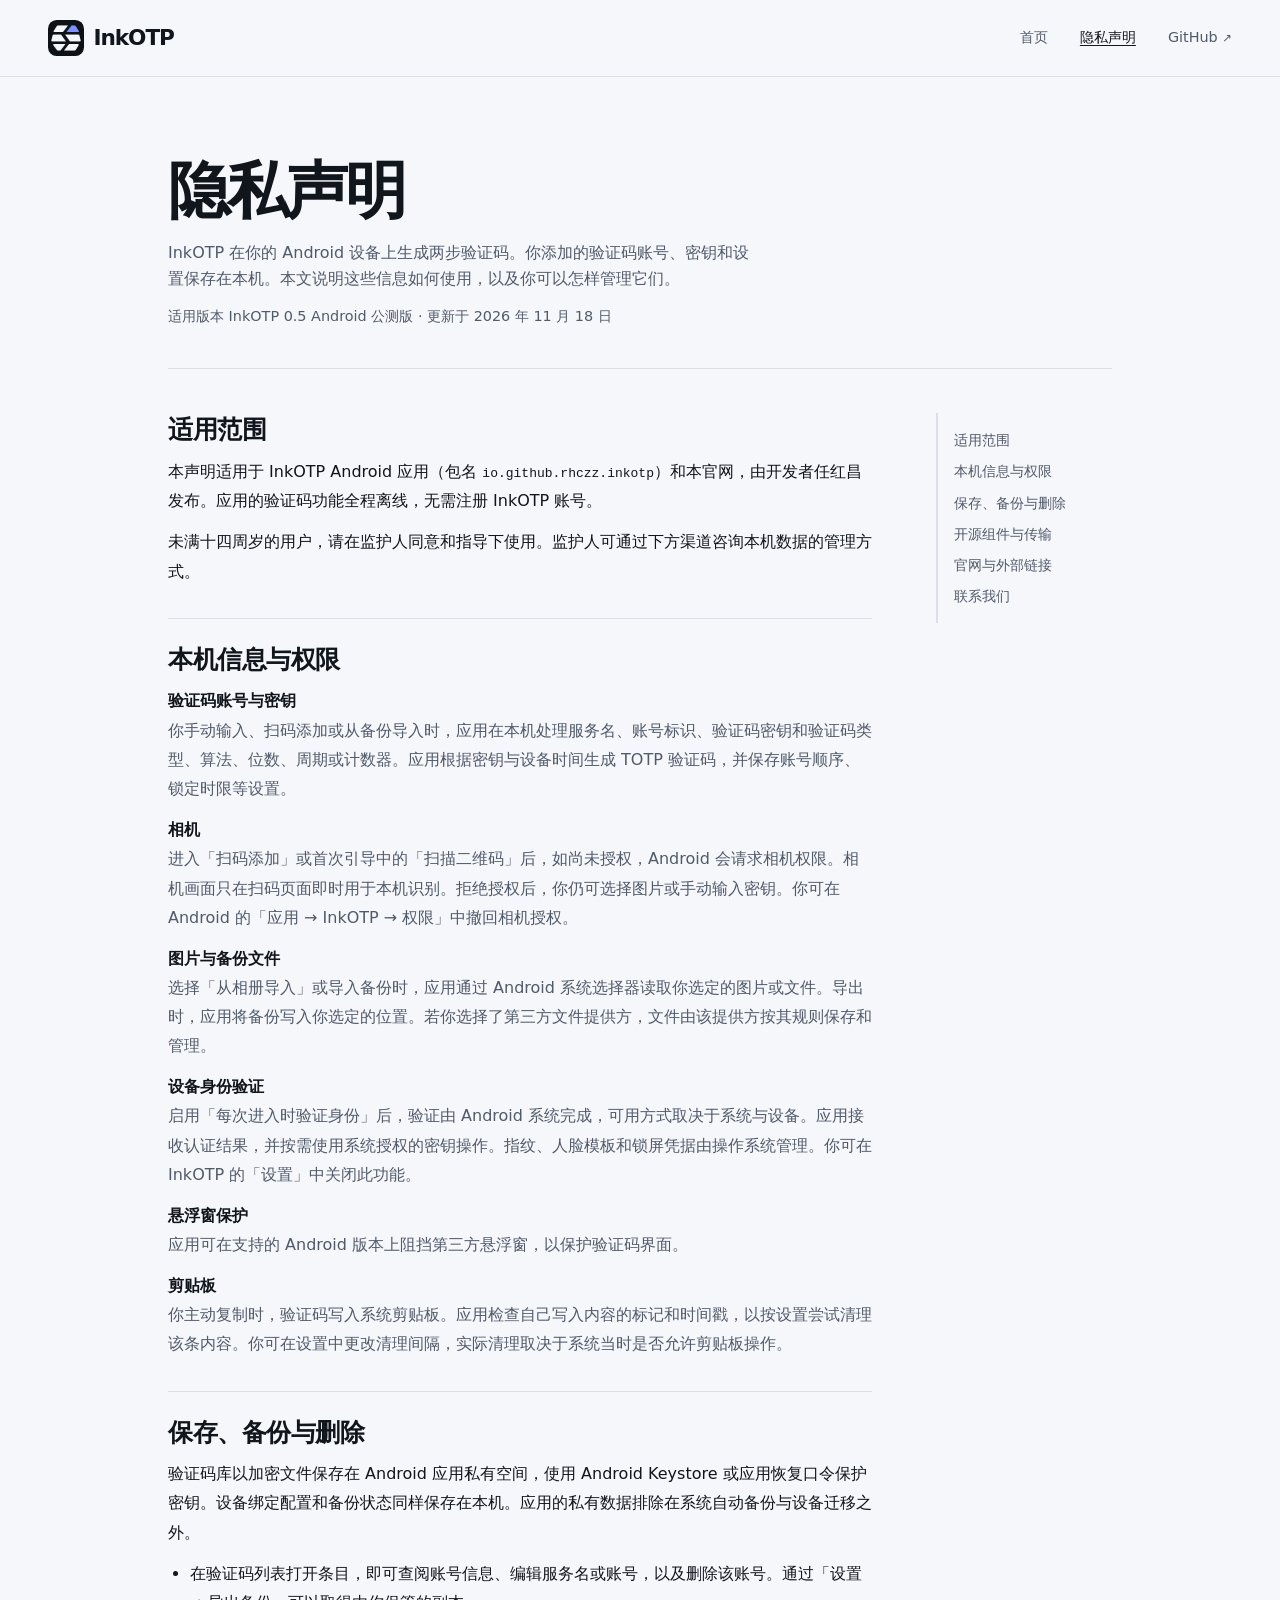
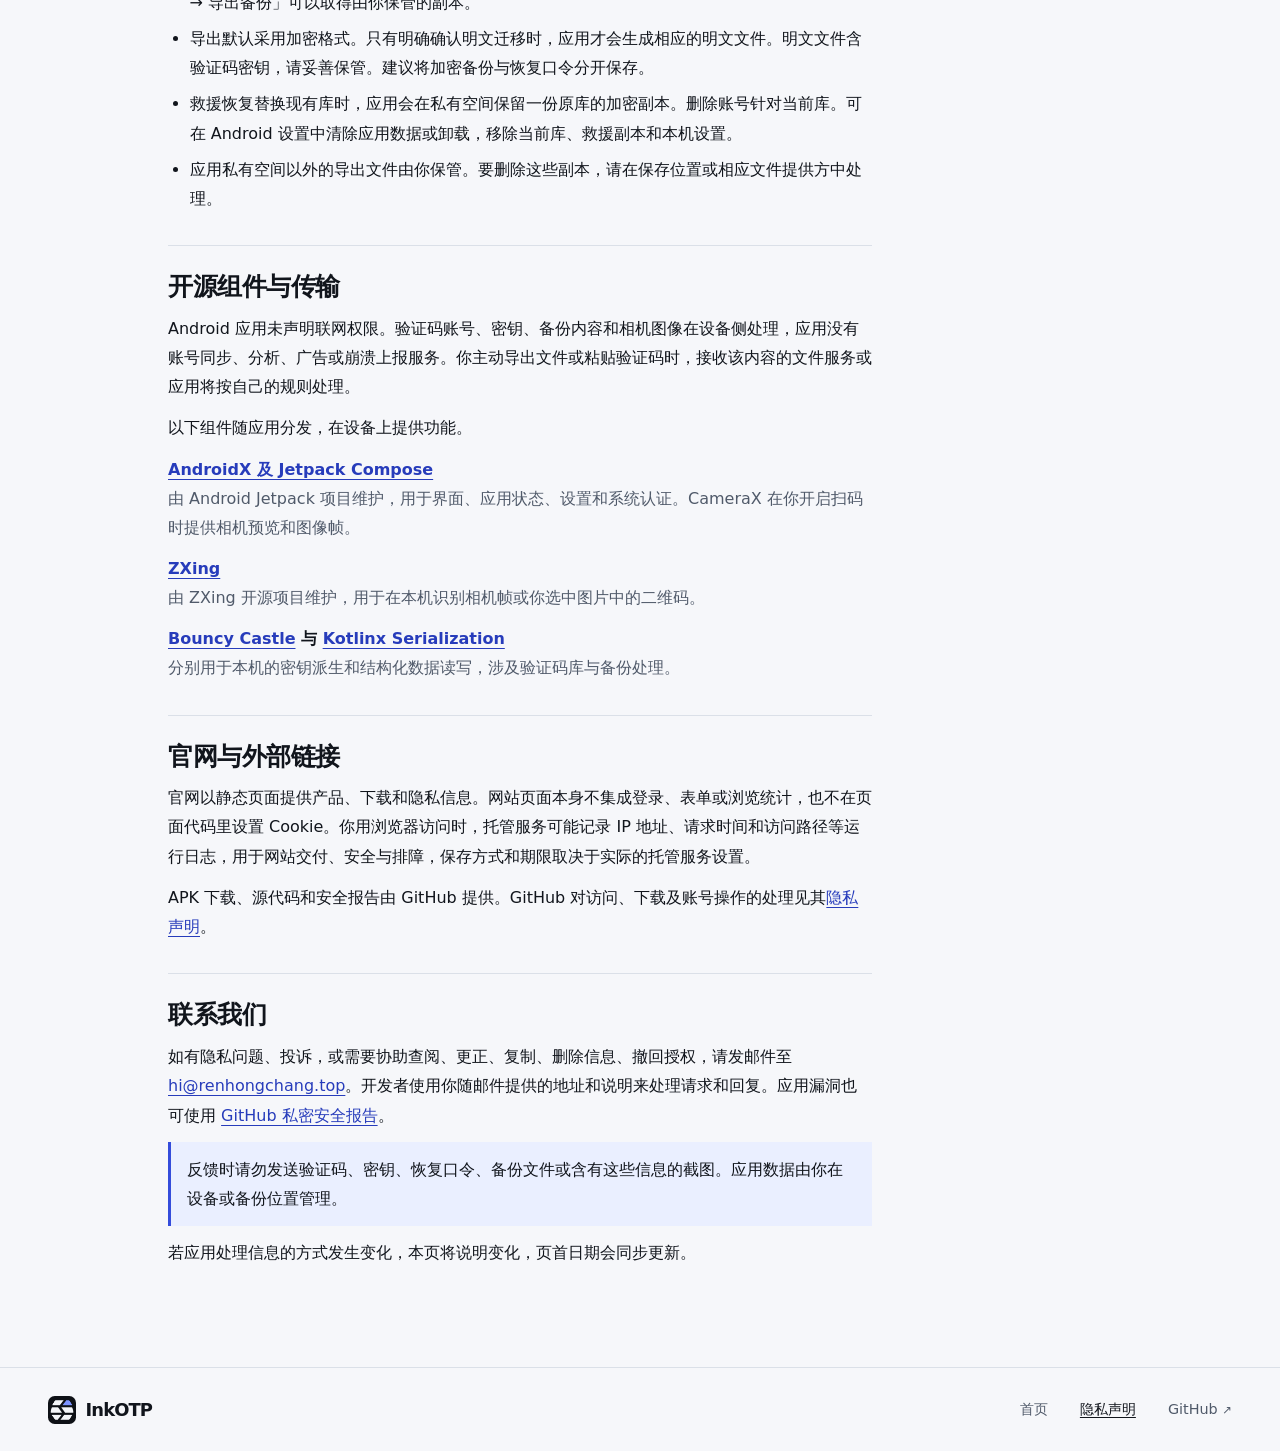
==== website/privacy/index.html @ 98c74759 "新增 InkOTP 官网和隐私声明 Co-authored-by: Codex <199175422+chatgpt-codex-connector[bot]@users.noreply.github" ====
<!doctype html>
<html lang="zh-CN">
<head>
  <meta charset="utf-8">
  <meta name="viewport" content="width=device-width, initial-scale=1">
  <meta name="description" content="了解 InkOTP Android 如何在设备上处理验证码账号、相机、备份与剪贴板，以及如何管理你的数据。">
  <meta name="referrer" content="no-referrer">
  <meta name="theme-color" content="#f6f7fa">
  <title>隐私声明 | InkOTP</title>
  <link rel="canonical" href="https://inkotp.renhongchang.top/privacy/">
  <link rel="icon" href="../assets/inkotp-icon.png" type="image/png">
  <link rel="stylesheet" href="../assets/site.css">
</head>
<body>
  <a class="skip-link" href="#main">跳到正文</a>
  <header class="site-header">
    <div class="site-frame header-inner">
      <a class="brand" href="../">
        <img src="../assets/inkotp-icon.png" width="36" height="36" alt="">
        <span>InkOTP</span>
      </a>
      <nav class="site-nav" aria-label="主导航">
        <a href="../">首页</a>
        <a href="./" aria-current="page">隐私声明</a>
        <a href="https://github.com/rhczz/ink-otp">GitHub <span aria-hidden="true">↗</span></a>
      </nav>
    </div>
  </header>

  <main id="main" class="site-frame policy-shell" tabindex="-1">
    <div class="policy-heading">
      <h1>隐私声明</h1>
      <p>InkOTP 在你的 Android 设备上生成两步验证码。你添加的验证码账号、密钥和设置保存在本机。本文说明这些信息如何使用，以及你可以怎样管理它们。</p>
      <p class="policy-meta">适用版本 InkOTP 0.5 Android 公测版 · 更新于 <time datetime="2026-11-18">2026 年 11 月 18 日</time></p>
    </div>
    <div class="policy-layout">
      <nav class="policy-toc" aria-label="隐私声明目录">
        <a href="#scope">适用范围</a>
        <a href="#data">本机信息与权限</a>
        <a href="#retention">保存、备份与删除</a>
        <a href="#libraries">开源组件与传输</a>
        <a href="#website">官网与外部链接</a>
        <a href="#contact">联系我们</a>
      </nav>
      <article class="policy-body" aria-label="隐私声明正文">
        <section aria-labelledby="scope">
          <h2 id="scope">适用范围</h2>
          <p>本声明适用于 InkOTP Android 应用（包名 <code>io.github.rhczz.inkotp</code>）和本官网，由开发者任红昌发布。应用的验证码功能全程离线，无需注册 InkOTP 账号。</p>
          <p>未满十四周岁的用户，请在监护人同意和指导下使用。监护人可通过下方渠道咨询本机数据的管理方式。</p>
        </section>

        <section aria-labelledby="data">
          <h2 id="data">本机信息与权限</h2>
          <dl>
            <dt>验证码账号与密钥</dt>
            <dd>你手动输入、扫码添加或从备份导入时，应用在本机处理服务名、账号标识、验证码密钥和验证码类型、算法、位数、周期或计数器。应用根据密钥与设备时间生成 TOTP 验证码，并保存账号顺序、锁定时限等设置。</dd>
            <dt>相机</dt>
            <dd>进入「扫码添加」或首次引导中的「扫描二维码」后，如尚未授权，Android 会请求相机权限。相机画面只在扫码页面即时用于本机识别。拒绝授权后，你仍可选择图片或手动输入密钥。你可在 Android 的「应用 → InkOTP → 权限」中撤回相机授权。</dd>
            <dt>图片与备份文件</dt>
            <dd>选择「从相册导入」或导入备份时，应用通过 Android 系统选择器读取你选定的图片或文件。导出时，应用将备份写入你选定的位置。若你选择了第三方文件提供方，文件由该提供方按其规则保存和管理。</dd>
            <dt>设备身份验证</dt>
            <dd>启用「每次进入时验证身份」后，验证由 Android 系统完成，可用方式取决于系统与设备。应用接收认证结果，并按需使用系统授权的密钥操作。指纹、人脸模板和锁屏凭据由操作系统管理。你可在 InkOTP 的「设置」中关闭此功能。</dd>
            <dt>悬浮窗保护</dt>
            <dd>应用可在支持的 Android 版本上阻挡第三方悬浮窗，以保护验证码界面。</dd>
            <dt>剪贴板</dt>
            <dd>你主动复制时，验证码写入系统剪贴板。应用检查自己写入内容的标记和时间戳，以按设置尝试清理该条内容。你可在设置中更改清理间隔，实际清理取决于系统当时是否允许剪贴板操作。</dd>
          </dl>
        </section>

        <section aria-labelledby="retention">
          <h2 id="retention">保存、备份与删除</h2>
          <p>验证码库以加密文件保存在 Android 应用私有空间，使用 Android Keystore 或应用恢复口令保护密钥。设备绑定配置和备份状态同样保存在本机。应用的私有数据排除在系统自动备份与设备迁移之外。</p>
          <ul>
            <li>在验证码列表打开条目，即可查阅账号信息、编辑服务名或账号，以及删除该账号。通过「设置 → 导出备份」可以取得由你保管的副本。</li>
            <li>导出默认采用加密格式。只有明确确认明文迁移时，应用才会生成相应的明文文件。明文文件含验证码密钥，请妥善保管。建议将加密备份与恢复口令分开保存。</li>
            <li>救援恢复替换现有库时，应用会在私有空间保留一份原库的加密副本。删除账号针对当前库。可在 Android 设置中清除应用数据或卸载，移除当前库、救援副本和本机设置。</li>
            <li>应用私有空间以外的导出文件由你保管。要删除这些副本，请在保存位置或相应文件提供方中处理。</li>
          </ul>
        </section>

        <section aria-labelledby="libraries">
          <h2 id="libraries">开源组件与传输</h2>
          <p>Android 应用未声明联网权限。验证码账号、密钥、备份内容和相机图像在设备侧处理，应用没有账号同步、分析、广告或崩溃上报服务。你主动导出文件或粘贴验证码时，接收该内容的文件服务或应用将按自己的规则处理。</p>
          <p>以下组件随应用分发，在设备上提供功能。</p>
          <dl>
            <dt><a href="https://developer.android.com/jetpack/androidx">AndroidX 及 Jetpack Compose</a></dt>
            <dd>由 Android Jetpack 项目维护，用于界面、应用状态、设置和系统认证。CameraX 在你开启扫码时提供相机预览和图像帧。</dd>
            <dt><a href="https://github.com/zxing/zxing">ZXing</a></dt>
            <dd>由 ZXing 开源项目维护，用于在本机识别相机帧或你选中图片中的二维码。</dd>
            <dt><a href="https://www.bouncycastle.org/">Bouncy Castle</a> 与 <a href="https://github.com/Kotlin/kotlinx.serialization">Kotlinx Serialization</a></dt>
            <dd>分别用于本机的密钥派生和结构化数据读写，涉及验证码库与备份处理。</dd>
          </dl>
        </section>

        <section aria-labelledby="website">
          <h2 id="website">官网与外部链接</h2>
          <p>官网以静态页面提供产品、下载和隐私信息。网站页面本身不集成登录、表单或浏览统计，也不在页面代码里设置 Cookie。你用浏览器访问时，托管服务可能记录 IP 地址、请求时间和访问路径等运行日志，用于网站交付、安全与排障，保存方式和期限取决于实际的托管服务设置。</p>
          <p>APK 下载、源代码和安全报告由 GitHub 提供。GitHub 对访问、下载及账号操作的处理见其<a href="https://docs.github.com/zh/site-policy/privacy-policies/github-general-privacy-statement">隐私声明</a>。</p>
        </section>

        <section aria-labelledby="contact">
          <h2 id="contact">联系我们</h2>
          <p>如有隐私问题、投诉，或需要协助查阅、更正、复制、删除信息、撤回授权，请发邮件至 <a href="mailto:hi@renhongchang.top">hi@renhongchang.top</a>。开发者使用你随邮件提供的地址和说明来处理请求和回复。应用漏洞也可使用 <a href="https://github.com/rhczz/ink-otp/security/advisories/new">GitHub 私密安全报告</a>。</p>
          <p class="policy-note">反馈时请勿发送验证码、密钥、恢复口令、备份文件或含有这些信息的截图。应用数据由你在设备或备份位置管理。</p>
          <p>若应用处理信息的方式发生变化，本页将说明变化，页首日期会同步更新。</p>
        </section>
      </article>
    </div>
  </main>

  <footer class="site-footer">
    <div class="site-frame footer-inner">
      <a class="brand footer-brand" href="../">
        <img src="../assets/inkotp-icon.png" width="28" height="28" alt="">
        <span>InkOTP</span>
      </a>
      <nav class="site-nav" aria-label="页脚导航">
        <a href="../">首页</a>
        <a href="./" aria-current="page">隐私声明</a>
        <a href="https://github.com/rhczz/ink-otp">GitHub <span aria-hidden="true">↗</span></a>
      </nav>
    </div>
  </footer>
</body>
</html>
---- website/assets/site.css ----
:root {
  color-scheme: light;
  --paper: #f6f7fa;
  --surface: #fff;
  --ink: #11151c;
  --muted: #505a6a;
  --line: #dbe0e8;
  --accent: #344cdb;
  --accent-hover: #273cbb;
  --frame: 75rem;
  --gutter: clamp(1.25rem, 4vw, 3rem);
  font-family: -apple-system, BlinkMacSystemFont, "PingFang SC", "Microsoft YaHei", "Noto Sans CJK SC", system-ui, sans-serif;
  line-height: 1.65;
  color: var(--ink);
  background: var(--paper);
}

*, *::before, *::after {
  box-sizing: border-box;
}

body {
  margin: 0;
}

img {
  display: block;
  max-width: 100%;
  height: auto;
}

a {
  color: inherit;
  text-underline-offset: 0.24em;
}

a:focus-visible {
  outline: 2px solid var(--accent);
  outline-offset: 5px;
  border-radius: 3px;
}

h1, h2, h3, p, figure, dl, dd {
  margin: 0;
}

.site-frame {
  width: min(100% - 2 * var(--gutter), var(--frame));
  margin-inline: auto;
}

.skip-link {
  position: fixed;
  z-index: 10;
  top: 0.75rem;
  left: 0.75rem;
  padding: 0.55rem 0.9rem;
  transform: translateY(-180%);
  background: var(--surface);
  color: var(--ink);
}

.skip-link:focus {
  transform: none;
}

.site-header {
  border-bottom: 1px solid var(--line);
}

.header-inner, .footer-inner {
  display: flex;
  align-items: center;
  justify-content: space-between;
  gap: 1rem;
  min-height: 4.75rem;
}

.brand {
  display: inline-flex;
  align-items: center;
  gap: 0.6rem;
  flex-shrink: 0;
  color: var(--ink);
  font-size: 1.35rem;
  font-weight: 760;
  letter-spacing: -0.05em;
  text-decoration: none;
  line-height: 1;
}

.brand img {
  border-radius: 24%;
}

.site-nav {
  display: flex;
  flex-wrap: wrap;
  align-items: center;
  gap: clamp(0.8rem, 2.7vw, 2rem);
  font-size: 0.9rem;
  color: var(--muted);
}

.site-nav a {
  padding-block: 0.4rem;
  text-decoration: none;
}

.site-nav a:hover, .site-nav a[aria-current="page"] {
  color: var(--ink);
  text-decoration: underline;
}

.site-nav span {
  font-size: 0.8em;
}

.home-shell {
  padding-block: clamp(2.8rem, 6vw, 6rem) clamp(3.5rem, 7vw, 6rem);
}

.hero {
  display: grid;
  grid-template-columns: minmax(0, 1.04fr) minmax(0, 0.96fr);
  align-items: center;
  gap: clamp(2rem, 5vw, 5.25rem);
}

.release-label {
  display: inline-flex;
  align-items: center;
  gap: 0.5rem;
  color: var(--accent-hover);
  font-size: 0.9rem;
  font-weight: 700;
  letter-spacing: 0.055em;
}

.hero h1 {
  margin-block: 1.05rem 1.45rem;
  font-size: clamp(2.85rem, 6.05vw, 5.3rem);
  line-height: 1.13;
  font-weight: 780;
  letter-spacing: -0.055em;
}

.hero h1 span {
  display: block;
}

.hero-description {
  max-width: 28rem;
  color: var(--muted);
  font-size: clamp(1rem, 1.6vw, 1.2rem);
  line-height: 1.85;
}

.hero-actions {
  display: flex;
  flex-wrap: wrap;
  align-items: center;
  gap: 0.9rem 1.5rem;
  margin-top: 2rem;
}

.button {
  display: inline-flex;
  justify-content: center;
  align-items: center;
  gap: 0.75rem;
  padding: 0.8rem 1.16rem;
  border-radius: 0.68rem;
  font-weight: 700;
  text-decoration: none;
}

.button-primary {
  color: white;
  background: var(--accent);
}

.button-primary:hover {
  background: var(--accent-hover);
}

.text-link {
  display: inline-flex;
  align-items: center;
  gap: 0.36rem;
  min-height: 2.75rem;
  color: var(--ink);
  font-weight: 650;
  text-decoration-color: #929cb2;
}

.text-link:hover {
  color: var(--accent-hover);
  text-decoration-color: currentColor;
}

.hero-meta {
  display: flex;
  flex-wrap: wrap;
  align-items: center;
  gap: 0.6rem 1.1rem;
  padding: 0;
  margin: 1.9rem 0 0;
  list-style: none;
  color: var(--muted);
  font-size: 0.87rem;
}

.hero-meta li + li {
  border-left: 1px solid var(--line);
  padding-left: 1.1rem;
}

.hero-visual {
  display: grid;
  place-items: center;
  position: relative;
  isolation: isolate;
  overflow: hidden;
  aspect-ratio: 0.91;
  border: 1px solid #232d44;
  border-radius: clamp(1.1rem, 3vw, 2rem);
  background:
    radial-gradient(ellipse at 94% 6%, #2b3966, transparent 57%),
    #10141d;
}

.hero-visual::before {
  content: "";
  position: absolute;
  z-index: -1;
  inset: 0;
  background-image:
    linear-gradient(#a8b7f01c 1px, transparent 1px),
    linear-gradient(90deg, #a8b7f01c 1px, transparent 1px);
  background-size: 2.4rem 2.4rem;
  mask-image: linear-gradient(150deg, #000, transparent 82%);
}

.phone-frame {
  width: min(54%, 17rem);
  padding: clamp(0.4rem, 1vw, 0.65rem);
  border: 1px solid #5c6989;
  border-radius: clamp(1.15rem, 3vw, 2rem);
  background: #0b0e16;
  box-shadow: 0 1.6rem 3.2rem #06081191;
}

.phone-frame img {
  width: 100%;
  border-radius: clamp(0.82rem, 2.2vw, 1.45rem);
  background: var(--paper);
}

.feature-section {
  display: grid;
  grid-template-columns: minmax(10rem, 0.6fr) minmax(0, 1.4fr);
  gap: clamp(1.4rem, 5vw, 5rem);
  margin-top: clamp(3.5rem, 9vw, 7rem);
  padding-top: 1.8rem;
  border-top: 1px solid var(--line);
  scroll-margin-top: 1.5rem;
}

.section-intro h2, .guide-panel h2 {
  font-size: clamp(1.6rem, 3vw, 2.45rem);
  font-weight: 760;
  line-height: 1.25;
  letter-spacing: -0.035em;
}

.section-intro p, .guide-panel p {
  margin-top: 0.7rem;
  color: var(--muted);
}

.feature-list > div {
  display: grid;
  grid-template-columns: minmax(8.5rem, 0.7fr) minmax(0, 1.3fr);
  gap: 0.45rem 1.2rem;
  padding-block: 1.1rem;
  border-bottom: 1px solid var(--line);
}

.feature-list > div:first-child {
  padding-top: 0.15rem;
}

.feature-list dt {
  font-size: 1.06rem;
  font-weight: 720;
}

.feature-list dd {
  color: var(--muted);
}

.guide-panel {
  display: flex;
  justify-content: space-between;
  align-items: center;
  gap: 1rem 2.5rem;
  padding: clamp(1.2rem, 3vw, 2rem);
  margin-top: clamp(2.4rem, 5vw, 4rem);
  border: 1px solid var(--line);
  border-radius: 0.95rem;
  background: var(--surface);
}

.guide-panel h2 {
  font-size: 1.3rem;
}

.guide-panel .text-link {
  flex-shrink: 0;
}

.site-footer {
  border-top: 1px solid var(--line);
}

.footer-inner {
  min-height: 5.2rem;
  padding-block: 1rem;
}

.footer-brand {
  font-size: 1.12rem;
}

.policy-shell {
  max-width: 59rem;
  padding-block: clamp(2.5rem, 6vw, 5rem) clamp(3rem, 8vw, 6.25rem);
}

.policy-heading {
  padding-bottom: clamp(1.4rem, 3vw, 2.4rem);
  border-bottom: 1px solid var(--line);
}

.policy-heading h1 {
  margin: 0 0 0.7rem;
  font-size: clamp(2.1rem, 5vw, 3.9rem);
  line-height: 1.2;
  letter-spacing: -0.05em;
}

.policy-heading p {
  max-width: 37rem;
  color: var(--muted);
}

.policy-meta {
  margin-top: 0.8rem;
  font-size: 0.9rem;
}

.policy-layout {
  display: grid;
  grid-template-columns: minmax(0, 1fr) minmax(9rem, 11rem);
  gap: clamp(1.6rem, 5vw, 4rem);
  align-items: start;
  margin-top: clamp(1.25rem, 4vw, 2.8rem);
}

.policy-body {
  min-width: 0;
  line-height: 1.83;
}

.policy-body section + section {
  margin-top: 2rem;
  padding-top: 1.5rem;
  border-top: 1px solid var(--line);
}

.policy-body h2 {
  margin-bottom: 0.55rem;
  font-size: clamp(1.25rem, 2.7vw, 1.55rem);
  line-height: 1.4;
  letter-spacing: -0.02em;
  scroll-margin-top: 1.5rem;
}

.policy-body p + p, .policy-body p + ul, .policy-body p + dl {
  margin-top: 0.75rem;
}

.policy-body ul, .policy-body ol {
  padding-left: 1.35rem;
}

.policy-body li + li {
  margin-top: 0.42rem;
}

.policy-body dt {
  font-weight: 720;
}

.policy-body dd {
  margin-bottom: 0.72rem;
  color: var(--muted);
}

.policy-body a {
  color: var(--accent-hover);
  overflow-wrap: anywhere;
}

.policy-toc {
  position: sticky;
  top: 1.5rem;
  grid-column: 2;
  grid-row: 1;
  padding: 0.7rem 0 0.7rem 1rem;
  border-left: 2px solid var(--line);
  font-size: 0.9rem;
  line-height: 1.55;
}

.policy-toc a {
  display: block;
  padding-block: 0.28rem;
  color: var(--muted);
  text-decoration: none;
}

.policy-toc a:hover {
  color: var(--ink);
  text-decoration: underline;
}

.policy-note {
  padding: 0.8rem 1rem;
  border-left: 3px solid var(--accent);
  background: #eaefff;
}

@media (max-width: 54rem) {
  .hero {
    gap: 1.8rem;
  }

  .feature-section {
    gap: 1.7rem;
  }
}

@media (max-width: 43rem) {
  .hero, .feature-section, .feature-list > div, .policy-layout {
    grid-template-columns: minmax(0, 1fr);
  }

  .hero {
    gap: 2rem;
  }

  .hero h1 {
    margin-block: 0.85rem 1rem;
    font-size: clamp(2.52rem, 10.3vw, 4.3rem);
  }

  .hero-meta {
    margin-top: 1.24rem;
  }

  .hero-visual {
    aspect-ratio: 1.03;
  }

  .phone-frame {
    width: min(49%, 14.4rem);
  }

  .guide-panel {
    flex-direction: column;
    align-items: flex-start;
  }

  .policy-toc {
    position: static;
    grid-column: 1;
    grid-row: auto;
  }
}

@media (max-width: 22rem) {
  .header-inner, .footer-inner {
    align-items: flex-start;
    flex-direction: column;
    justify-content: center;
    padding-block: 0.8rem;
    gap: 0.45rem;
  }

  .hero-meta li + li {
    padding-left: 0;
    border-left: none;
  }
}
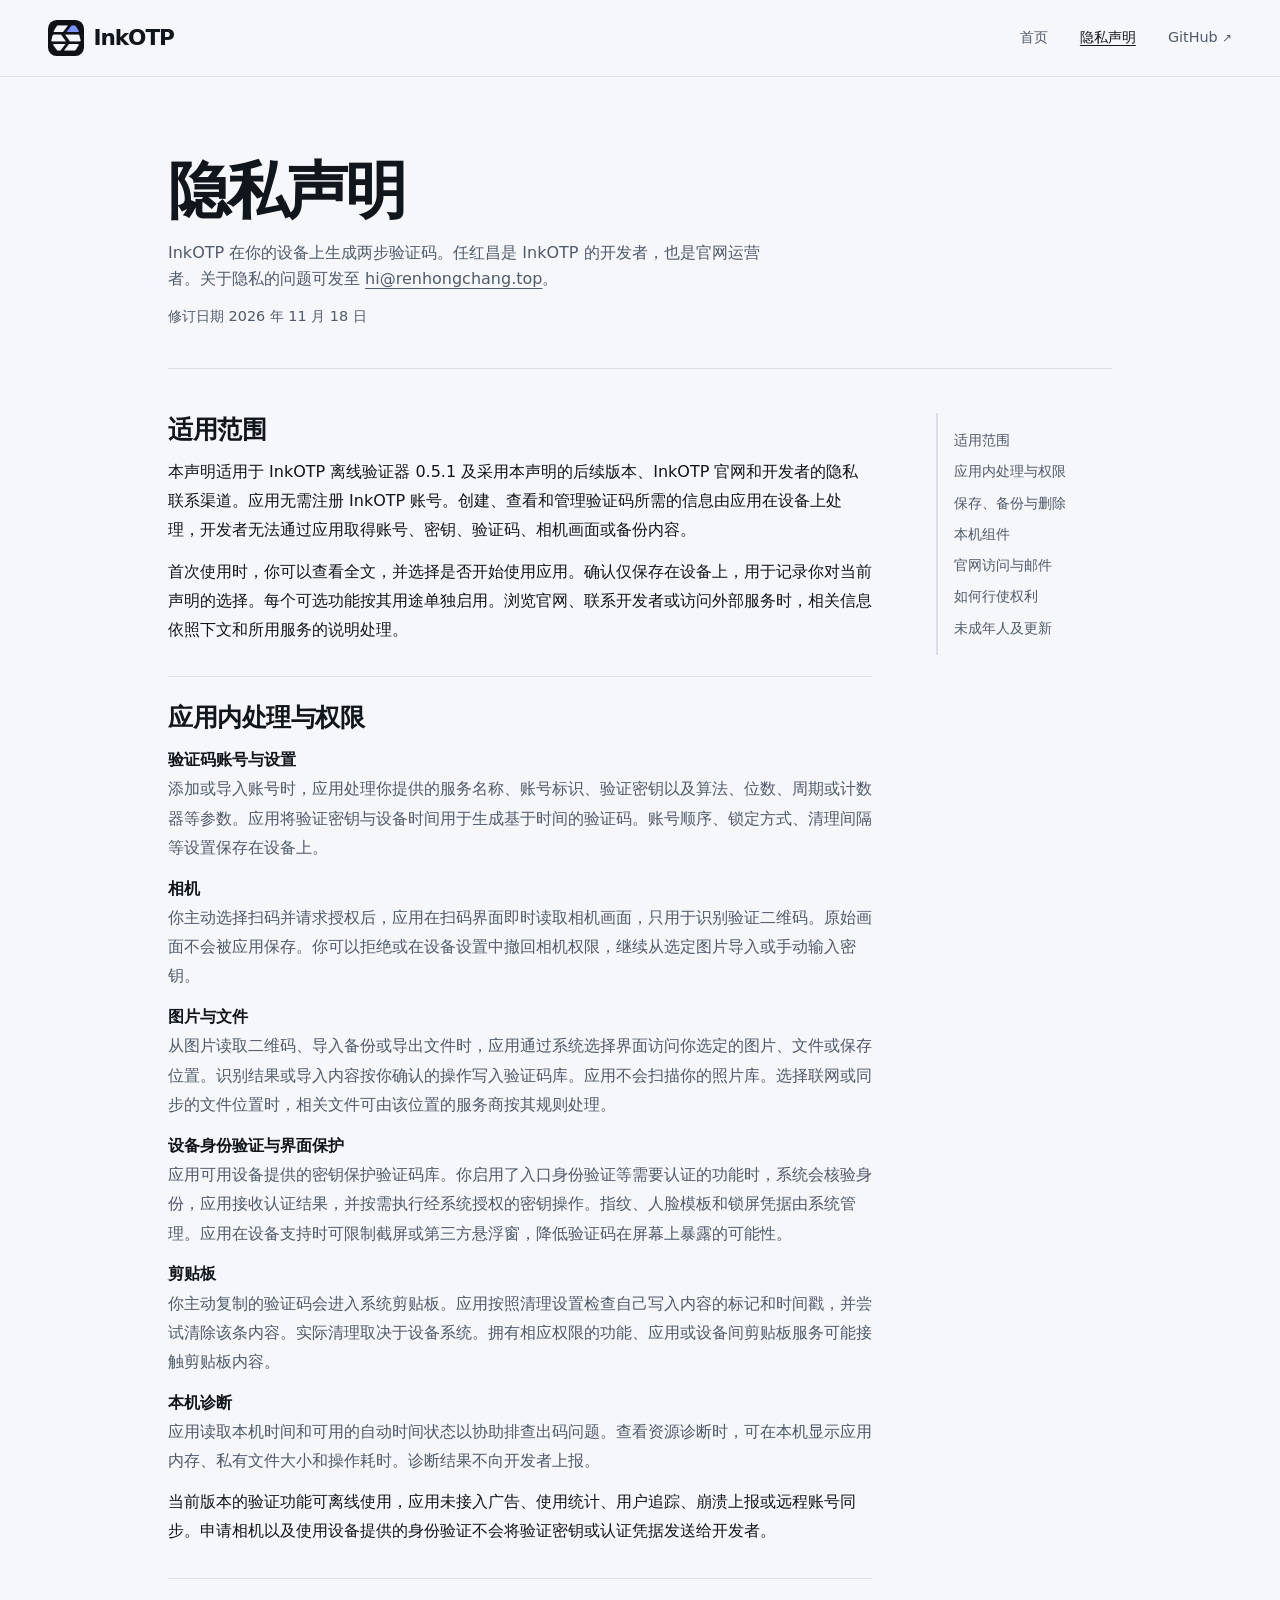
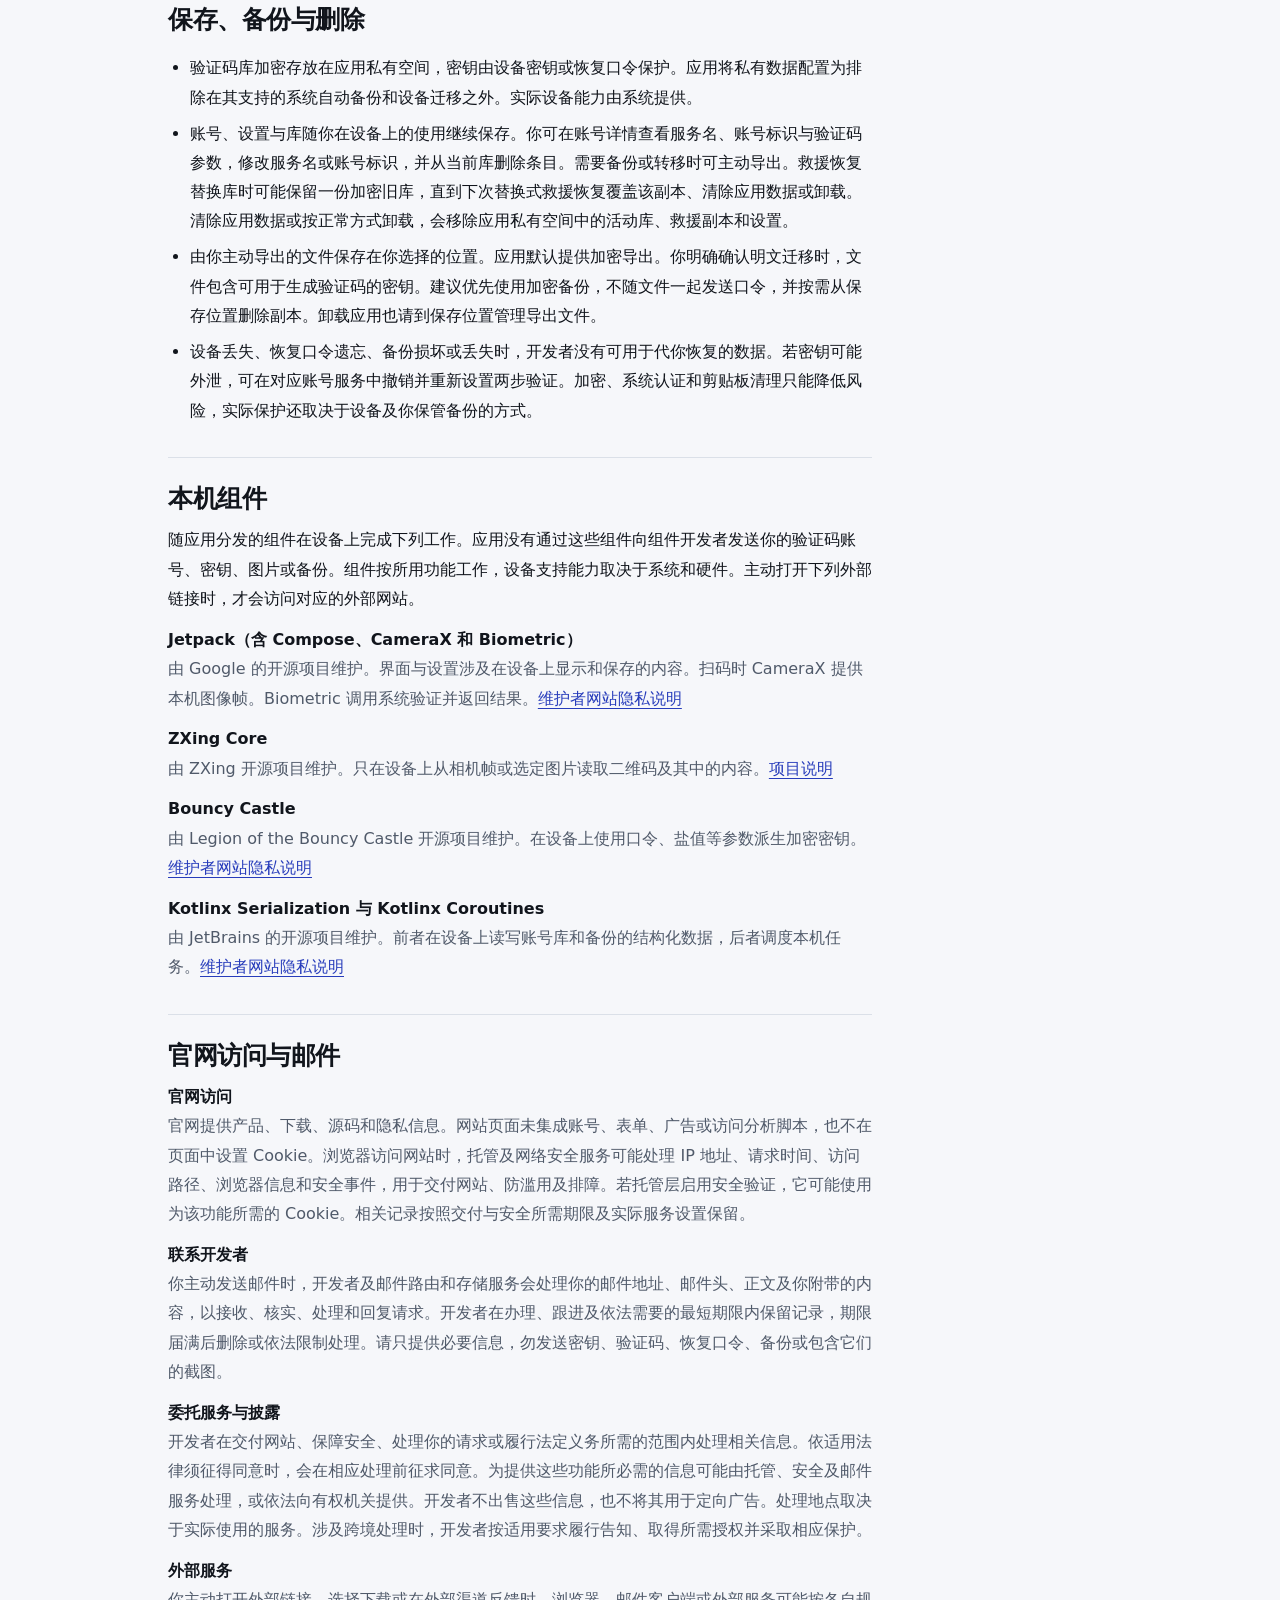
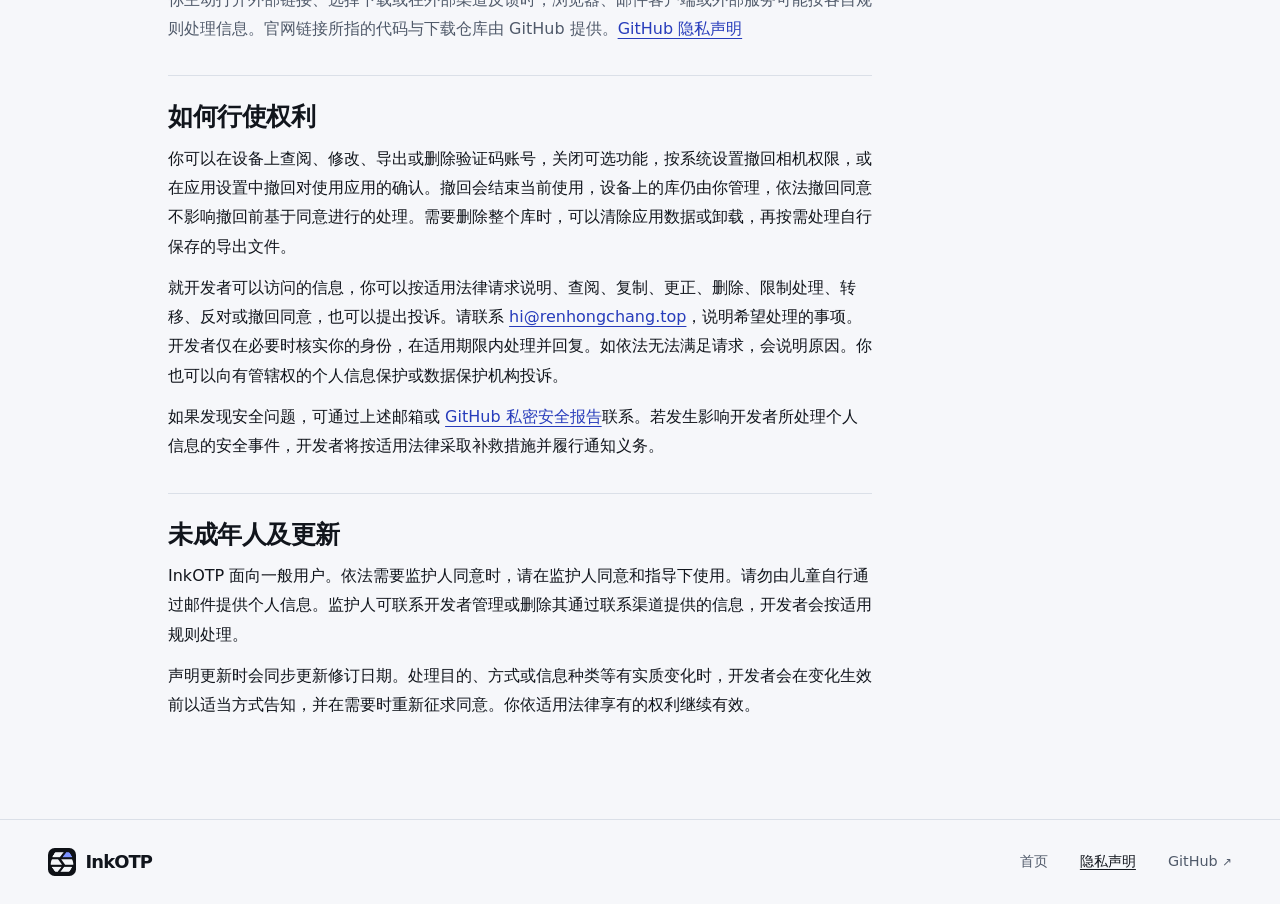
==== commit 24b8f51a: "同步 InkOTP 离线隐私声明并准备 0.5.1 Co-authored-by: Codex <199175422+chatgpt-codex-connector[bot]@users.norepl" ====
--- a/website/privacy/index.html
+++ b/website/privacy/index.html
@@ -3,7 +3,7 @@
 <head>
   <meta charset="utf-8">
   <meta name="viewport" content="width=device-width, initial-scale=1">
-  <meta name="description" content="了解 InkOTP Android 如何在设备上处理验证码账号、相机、备份与剪贴板，以及如何管理你的数据。">
+  <meta name="description" content="了解 InkOTP 如何在设备上处理验证数据、权限和备份，以及官网访问、邮件和个人信息权利。">
   <meta name="referrer" content="no-referrer">
   <meta name="theme-color" content="#f6f7fa">
   <title>隐私声明 | InkOTP</title>
@@ -30,79 +30,95 @@
   <main id="main" class="site-frame policy-shell" tabindex="-1">
     <div class="policy-heading">
       <h1>隐私声明</h1>
-      <p>InkOTP 在你的 Android 设备上生成两步验证码。你添加的验证码账号、密钥和设置保存在本机。本文说明这些信息如何使用，以及你可以怎样管理它们。</p>
-      <p class="policy-meta">适用版本 InkOTP 0.5 Android 公测版 · 更新于 <time datetime="2026-11-18">2026 年 11 月 18 日</time></p>
+      <p>InkOTP 在你的设备上生成两步验证码。任红昌是 InkOTP 的开发者，也是官网运营者。关于隐私的问题可发至 <a href="mailto:hi@renhongchang.top">hi@renhongchang.top</a>。</p>
+      <p class="policy-meta">修订日期 <time datetime="2026-11-18">2026 年 11 月 18 日</time></p>
     </div>
     <div class="policy-layout">
       <nav class="policy-toc" aria-label="隐私声明目录">
         <a href="#scope">适用范围</a>
-        <a href="#data">本机信息与权限</a>
+        <a href="#data">应用内处理与权限</a>
         <a href="#retention">保存、备份与删除</a>
-        <a href="#libraries">开源组件与传输</a>
-        <a href="#website">官网与外部链接</a>
-        <a href="#contact">联系我们</a>
+        <a href="#libraries">本机组件</a>
+        <a href="#website">官网访问与邮件</a>
+        <a href="#rights">如何行使权利</a>
+        <a href="#changes">未成年人及更新</a>
       </nav>
       <article class="policy-body" aria-label="隐私声明正文">
         <section aria-labelledby="scope">
           <h2 id="scope">适用范围</h2>
-          <p>本声明适用于 InkOTP Android 应用（包名 <code>io.github.rhczz.inkotp</code>）和本官网，由开发者任红昌发布。应用的验证码功能全程离线，无需注册 InkOTP 账号。</p>
-          <p>未满十四周岁的用户，请在监护人同意和指导下使用。监护人可通过下方渠道咨询本机数据的管理方式。</p>
+          <p>本声明适用于 InkOTP 离线验证器 0.5.1 及采用本声明的后续版本、InkOTP 官网和开发者的隐私联系渠道。应用无需注册 InkOTP 账号。创建、查看和管理验证码所需的信息由应用在设备上处理，开发者无法通过应用取得账号、密钥、验证码、相机画面或备份内容。</p>
+          <p>首次使用时，你可以查看全文，并选择是否开始使用应用。确认仅保存在设备上，用于记录你对当前声明的选择。每个可选功能按其用途单独启用。浏览官网、联系开发者或访问外部服务时，相关信息依照下文和所用服务的说明处理。</p>
         </section>
 
         <section aria-labelledby="data">
-          <h2 id="data">本机信息与权限</h2>
+          <h2 id="data">应用内处理与权限</h2>
           <dl>
-            <dt>验证码账号与密钥</dt>
-            <dd>你手动输入、扫码添加或从备份导入时，应用在本机处理服务名、账号标识、验证码密钥和验证码类型、算法、位数、周期或计数器。应用根据密钥与设备时间生成 TOTP 验证码，并保存账号顺序、锁定时限等设置。</dd>
+            <dt>验证码账号与设置</dt>
+            <dd>添加或导入账号时，应用处理你提供的服务名称、账号标识、验证密钥以及算法、位数、周期或计数器等参数。应用将验证密钥与设备时间用于生成基于时间的验证码。账号顺序、锁定方式、清理间隔等设置保存在设备上。</dd>
             <dt>相机</dt>
-            <dd>进入「扫码添加」或首次引导中的「扫描二维码」后，如尚未授权，Android 会请求相机权限。相机画面只在扫码页面即时用于本机识别。拒绝授权后，你仍可选择图片或手动输入密钥。你可在 Android 的「应用 → InkOTP → 权限」中撤回相机授权。</dd>
-            <dt>图片与备份文件</dt>
-            <dd>选择「从相册导入」或导入备份时，应用通过 Android 系统选择器读取你选定的图片或文件。导出时，应用将备份写入你选定的位置。若你选择了第三方文件提供方，文件由该提供方按其规则保存和管理。</dd>
-            <dt>设备身份验证</dt>
-            <dd>启用「每次进入时验证身份」后，验证由 Android 系统完成，可用方式取决于系统与设备。应用接收认证结果，并按需使用系统授权的密钥操作。指纹、人脸模板和锁屏凭据由操作系统管理。你可在 InkOTP 的「设置」中关闭此功能。</dd>
-            <dt>悬浮窗保护</dt>
-            <dd>应用可在支持的 Android 版本上阻挡第三方悬浮窗，以保护验证码界面。</dd>
+            <dd>你主动选择扫码并请求授权后，应用在扫码界面即时读取相机画面，只用于识别验证二维码。原始画面不会被应用保存。你可以拒绝或在设备设置中撤回相机权限，继续从选定图片导入或手动输入密钥。</dd>
+            <dt>图片与文件</dt>
+            <dd>从图片读取二维码、导入备份或导出文件时，应用通过系统选择界面访问你选定的图片、文件或保存位置。识别结果或导入内容按你确认的操作写入验证码库。应用不会扫描你的照片库。选择联网或同步的文件位置时，相关文件可由该位置的服务商按其规则处理。</dd>
+            <dt>设备身份验证与界面保护</dt>
+            <dd>应用可用设备提供的密钥保护验证码库。你启用了入口身份验证等需要认证的功能时，系统会核验身份，应用接收认证结果，并按需执行经系统授权的密钥操作。指纹、人脸模板和锁屏凭据由系统管理。应用在设备支持时可限制截屏或第三方悬浮窗，降低验证码在屏幕上暴露的可能性。</dd>
             <dt>剪贴板</dt>
-            <dd>你主动复制时，验证码写入系统剪贴板。应用检查自己写入内容的标记和时间戳，以按设置尝试清理该条内容。你可在设置中更改清理间隔，实际清理取决于系统当时是否允许剪贴板操作。</dd>
+            <dd>你主动复制的验证码会进入系统剪贴板。应用按照清理设置检查自己写入内容的标记和时间戳，并尝试清除该条内容。实际清理取决于设备系统。拥有相应权限的功能、应用或设备间剪贴板服务可能接触剪贴板内容。</dd>
+            <dt>本机诊断</dt>
+            <dd>应用读取本机时间和可用的自动时间状态以协助排查出码问题。查看资源诊断时，可在本机显示应用内存、私有文件大小和操作耗时。诊断结果不向开发者上报。</dd>
           </dl>
+          <p>当前版本的验证功能可离线使用，应用未接入广告、使用统计、用户追踪、崩溃上报或远程账号同步。申请相机以及使用设备提供的身份验证不会将验证密钥或认证凭据发送给开发者。</p>
         </section>
 
         <section aria-labelledby="retention">
           <h2 id="retention">保存、备份与删除</h2>
-          <p>验证码库以加密文件保存在 Android 应用私有空间，使用 Android Keystore 或应用恢复口令保护密钥。设备绑定配置和备份状态同样保存在本机。应用的私有数据排除在系统自动备份与设备迁移之外。</p>
           <ul>
-            <li>在验证码列表打开条目，即可查阅账号信息、编辑服务名或账号，以及删除该账号。通过「设置 → 导出备份」可以取得由你保管的副本。</li>
-            <li>导出默认采用加密格式。只有明确确认明文迁移时，应用才会生成相应的明文文件。明文文件含验证码密钥，请妥善保管。建议将加密备份与恢复口令分开保存。</li>
-            <li>救援恢复替换现有库时，应用会在私有空间保留一份原库的加密副本。删除账号针对当前库。可在 Android 设置中清除应用数据或卸载，移除当前库、救援副本和本机设置。</li>
-            <li>应用私有空间以外的导出文件由你保管。要删除这些副本，请在保存位置或相应文件提供方中处理。</li>
+            <li>验证码库加密存放在应用私有空间，密钥由设备密钥或恢复口令保护。应用将私有数据配置为排除在其支持的系统自动备份和设备迁移之外。实际设备能力由系统提供。</li>
+            <li>账号、设置与库随你在设备上的使用继续保存。你可在账号详情查看服务名、账号标识与验证码参数，修改服务名或账号标识，并从当前库删除条目。需要备份或转移时可主动导出。救援恢复替换库时可能保留一份加密旧库，直到下次替换式救援恢复覆盖该副本、清除应用数据或卸载。清除应用数据或按正常方式卸载，会移除应用私有空间中的活动库、救援副本和设置。</li>
+            <li>由你主动导出的文件保存在你选择的位置。应用默认提供加密导出。你明确确认明文迁移时，文件包含可用于生成验证码的密钥。建议优先使用加密备份，不随文件一起发送口令，并按需从保存位置删除副本。卸载应用也请到保存位置管理导出文件。</li>
+            <li>设备丢失、恢复口令遗忘、备份损坏或丢失时，开发者没有可用于代你恢复的数据。若密钥可能外泄，可在对应账号服务中撤销并重新设置两步验证。加密、系统认证和剪贴板清理只能降低风险，实际保护还取决于设备及你保管备份的方式。</li>
           </ul>
         </section>
 
         <section aria-labelledby="libraries">
-          <h2 id="libraries">开源组件与传输</h2>
-          <p>Android 应用未声明联网权限。验证码账号、密钥、备份内容和相机图像在设备侧处理，应用没有账号同步、分析、广告或崩溃上报服务。你主动导出文件或粘贴验证码时，接收该内容的文件服务或应用将按自己的规则处理。</p>
-          <p>以下组件随应用分发，在设备上提供功能。</p>
+          <h2 id="libraries">本机组件</h2>
+          <p>随应用分发的组件在设备上完成下列工作。应用没有通过这些组件向组件开发者发送你的验证码账号、密钥、图片或备份。组件按所用功能工作，设备支持能力取决于系统和硬件。主动打开下列外部链接时，才会访问对应的外部网站。</p>
           <dl>
-            <dt><a href="https://developer.android.com/jetpack/androidx">AndroidX 及 Jetpack Compose</a></dt>
-            <dd>由 Android Jetpack 项目维护，用于界面、应用状态、设置和系统认证。CameraX 在你开启扫码时提供相机预览和图像帧。</dd>
-            <dt><a href="https://github.com/zxing/zxing">ZXing</a></dt>
-            <dd>由 ZXing 开源项目维护，用于在本机识别相机帧或你选中图片中的二维码。</dd>
-            <dt><a href="https://www.bouncycastle.org/">Bouncy Castle</a> 与 <a href="https://github.com/Kotlin/kotlinx.serialization">Kotlinx Serialization</a></dt>
-            <dd>分别用于本机的密钥派生和结构化数据读写，涉及验证码库与备份处理。</dd>
+            <dt>Jetpack（含 Compose、CameraX 和 Biometric）</dt>
+            <dd>由 Google 的开源项目维护。界面与设置涉及在设备上显示和保存的内容。扫码时 CameraX 提供本机图像帧。Biometric 调用系统验证并返回结果。<a href="https://policies.google.com/privacy?hl=zh-CN">维护者网站隐私说明</a></dd>
+            <dt>ZXing Core</dt>
+            <dd>由 ZXing 开源项目维护。只在设备上从相机帧或选定图片读取二维码及其中的内容。<a href="https://github.com/zxing/zxing">项目说明</a></dd>
+            <dt>Bouncy Castle</dt>
+            <dd>由 Legion of the Bouncy Castle 开源项目维护。在设备上使用口令、盐值等参数派生加密密钥。<a href="https://www.bouncycastle.org/privacy-and-cookie-policy/">维护者网站隐私说明</a></dd>
+            <dt>Kotlinx Serialization 与 Kotlinx Coroutines</dt>
+            <dd>由 JetBrains 的开源项目维护。前者在设备上读写账号库和备份的结构化数据，后者调度本机任务。<a href="https://www.jetbrains.com/legal/docs/privacy/privacy/">维护者网站隐私说明</a></dd>
           </dl>
         </section>
 
         <section aria-labelledby="website">
-          <h2 id="website">官网与外部链接</h2>
-          <p>官网以静态页面提供产品、下载和隐私信息。网站页面本身不集成登录、表单或浏览统计，也不在页面代码里设置 Cookie。你用浏览器访问时，托管服务可能记录 IP 地址、请求时间和访问路径等运行日志，用于网站交付、安全与排障，保存方式和期限取决于实际的托管服务设置。</p>
-          <p>APK 下载、源代码和安全报告由 GitHub 提供。GitHub 对访问、下载及账号操作的处理见其<a href="https://docs.github.com/zh/site-policy/privacy-policies/github-general-privacy-statement">隐私声明</a>。</p>
+          <h2 id="website">官网访问与邮件</h2>
+          <dl>
+            <dt>官网访问</dt>
+            <dd>官网提供产品、下载、源码和隐私信息。网站页面未集成账号、表单、广告或访问分析脚本，也不在页面中设置 Cookie。浏览器访问网站时，托管及网络安全服务可能处理 IP 地址、请求时间、访问路径、浏览器信息和安全事件，用于交付网站、防滥用及排障。若托管层启用安全验证，它可能使用为该功能所需的 Cookie。相关记录按照交付与安全所需期限及实际服务设置保留。</dd>
+            <dt>联系开发者</dt>
+            <dd>你主动发送邮件时，开发者及邮件路由和存储服务会处理你的邮件地址、邮件头、正文及你附带的内容，以接收、核实、处理和回复请求。开发者在办理、跟进及依法需要的最短期限内保留记录，期限届满后删除或依法限制处理。请只提供必要信息，勿发送密钥、验证码、恢复口令、备份或包含它们的截图。</dd>
+            <dt>委托服务与披露</dt>
+            <dd>开发者在交付网站、保障安全、处理你的请求或履行法定义务所需的范围内处理相关信息。依适用法律须征得同意时，会在相应处理前征求同意。为提供这些功能所必需的信息可能由托管、安全及邮件服务处理，或依法向有权机关提供。开发者不出售这些信息，也不将其用于定向广告。处理地点取决于实际使用的服务。涉及跨境处理时，开发者按适用要求履行告知、取得所需授权并采取相应保护。</dd>
+            <dt>外部服务</dt>
+            <dd>你主动打开外部链接、选择下载或在外部渠道反馈时，浏览器、邮件客户端或外部服务可能按各自规则处理信息。官网链接所指的代码与下载仓库由 GitHub 提供。<a href="https://docs.github.com/zh/site-policy/privacy-policies/github-general-privacy-statement">GitHub 隐私声明</a></dd>
+          </dl>
         </section>
 
-        <section aria-labelledby="contact">
-          <h2 id="contact">联系我们</h2>
-          <p>如有隐私问题、投诉，或需要协助查阅、更正、复制、删除信息、撤回授权，请发邮件至 <a href="mailto:hi@renhongchang.top">hi@renhongchang.top</a>。开发者使用你随邮件提供的地址和说明来处理请求和回复。应用漏洞也可使用 <a href="https://github.com/rhczz/ink-otp/security/advisories/new">GitHub 私密安全报告</a>。</p>
-          <p class="policy-note">反馈时请勿发送验证码、密钥、恢复口令、备份文件或含有这些信息的截图。应用数据由你在设备或备份位置管理。</p>
-          <p>若应用处理信息的方式发生变化，本页将说明变化，页首日期会同步更新。</p>
+        <section aria-labelledby="rights">
+          <h2 id="rights">如何行使权利</h2>
+          <p>你可以在设备上查阅、修改、导出或删除验证码账号，关闭可选功能，按系统设置撤回相机权限，或在应用设置中撤回对使用应用的确认。撤回会结束当前使用，设备上的库仍由你管理，依法撤回同意不影响撤回前基于同意进行的处理。需要删除整个库时，可以清除应用数据或卸载，再按需处理自行保存的导出文件。</p>
+          <p>就开发者可以访问的信息，你可以按适用法律请求说明、查阅、复制、更正、删除、限制处理、转移、反对或撤回同意，也可以提出投诉。请联系 <a href="mailto:hi@renhongchang.top">hi@renhongchang.top</a>，说明希望处理的事项。开发者仅在必要时核实你的身份，在适用期限内处理并回复。如依法无法满足请求，会说明原因。你也可以向有管辖权的个人信息保护或数据保护机构投诉。</p>
+          <p>如果发现安全问题，可通过上述邮箱或 <a href="https://github.com/rhczz/ink-otp/security/advisories/new">GitHub 私密安全报告</a>联系。若发生影响开发者所处理个人信息的安全事件，开发者将按适用法律采取补救措施并履行通知义务。</p>
+        </section>
+
+        <section aria-labelledby="changes">
+          <h2 id="changes">未成年人及更新</h2>
+          <p>InkOTP 面向一般用户。依法需要监护人同意时，请在监护人同意和指导下使用。请勿由儿童自行通过邮件提供个人信息。监护人可联系开发者管理或删除其通过联系渠道提供的信息，开发者会按适用规则处理。</p>
+          <p>声明更新时会同步更新修订日期。处理目的、方式或信息种类等有实质变化时，开发者会在变化生效前以适当方式告知，并在需要时重新征求同意。你依适用法律享有的权利继续有效。</p>
         </section>
       </article>
     </div>
--- a/website/assets/site.css
+++ b/website/assets/site.css
@@ -127,18 +127,8 @@
   gap: clamp(2rem, 5vw, 5.25rem);
 }
 
-.release-label {
-  display: inline-flex;
-  align-items: center;
-  gap: 0.5rem;
-  color: var(--accent-hover);
-  font-size: 0.9rem;
-  font-weight: 700;
-  letter-spacing: 0.055em;
-}
-
 .hero h1 {
-  margin-block: 1.05rem 1.45rem;
+  margin-block: 0 1.45rem;
   font-size: clamp(2.85rem, 6.05vw, 5.3rem);
   line-height: 1.13;
   font-weight: 780;
@@ -462,7 +452,7 @@
   }
 
   .hero h1 {
-    margin-block: 0.85rem 1rem;
+    margin-block: 0 1rem;
     font-size: clamp(2.52rem, 10.3vw, 4.3rem);
   }
 
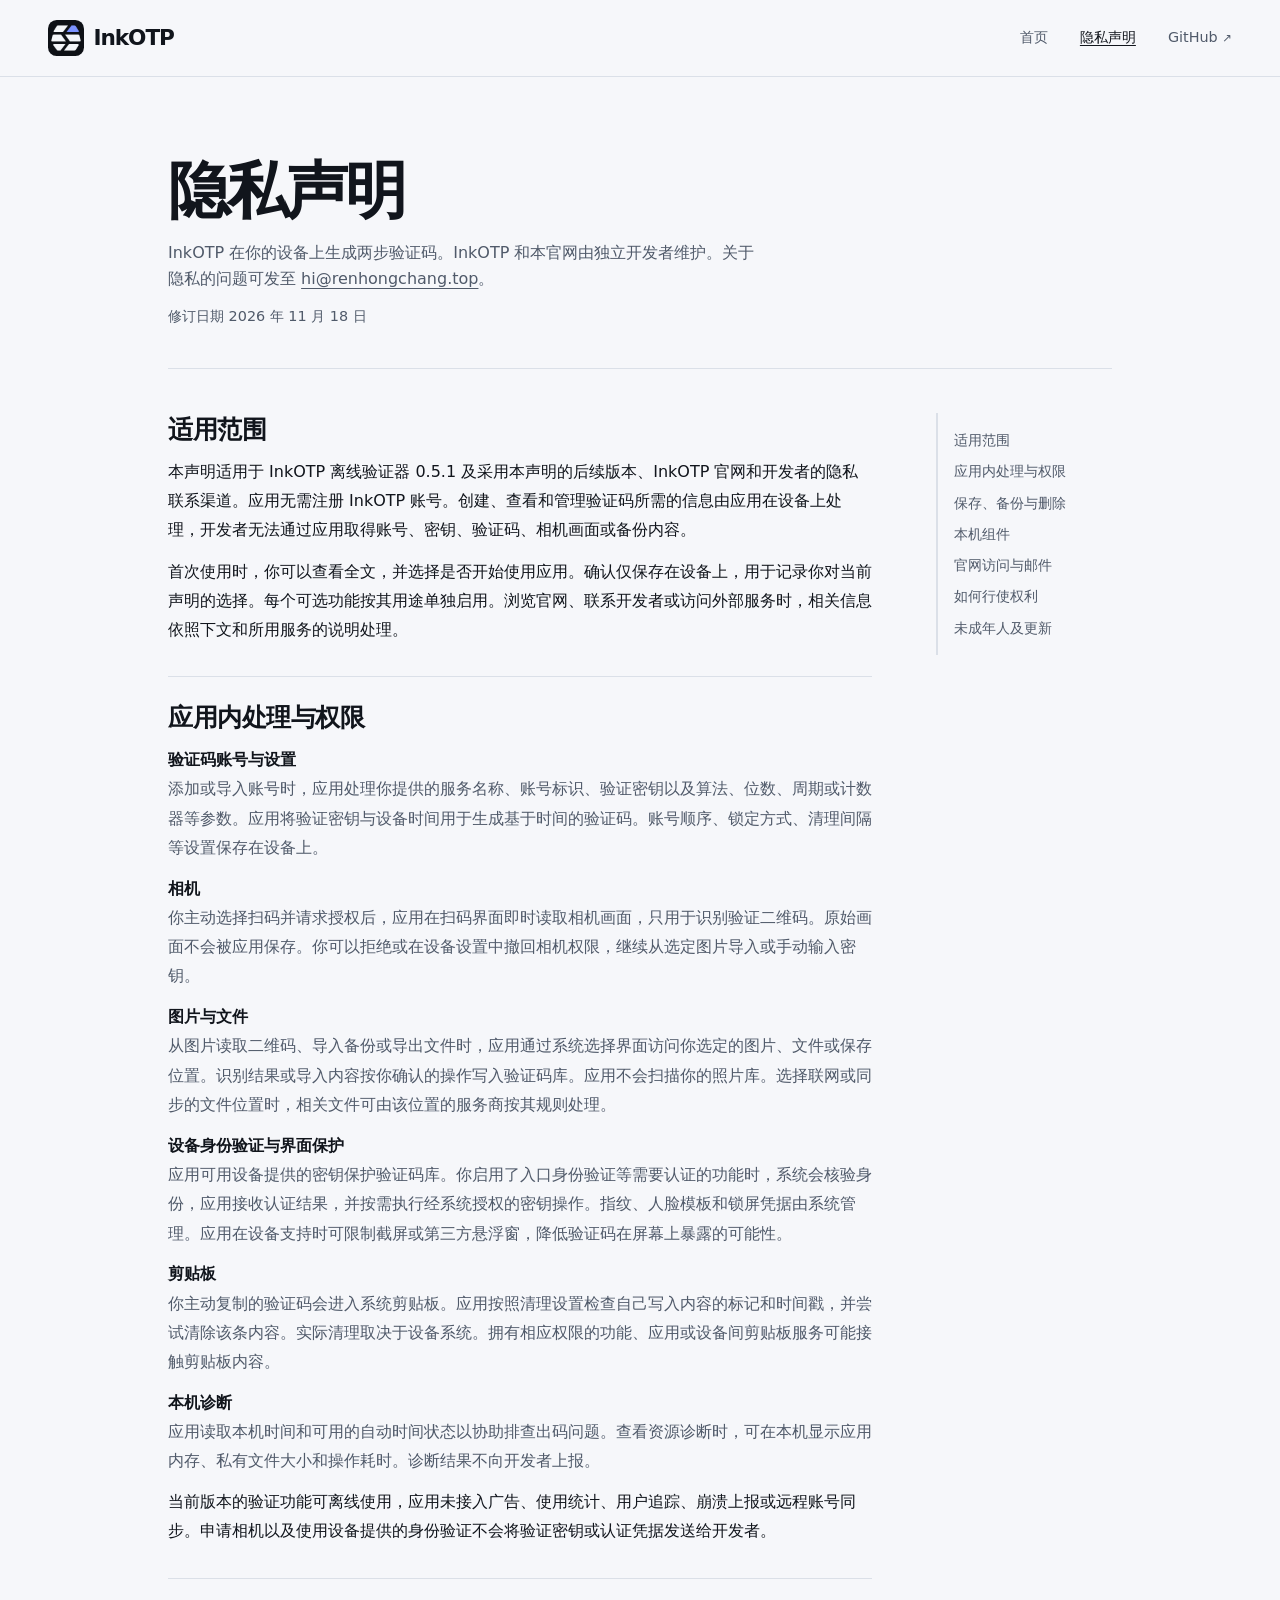
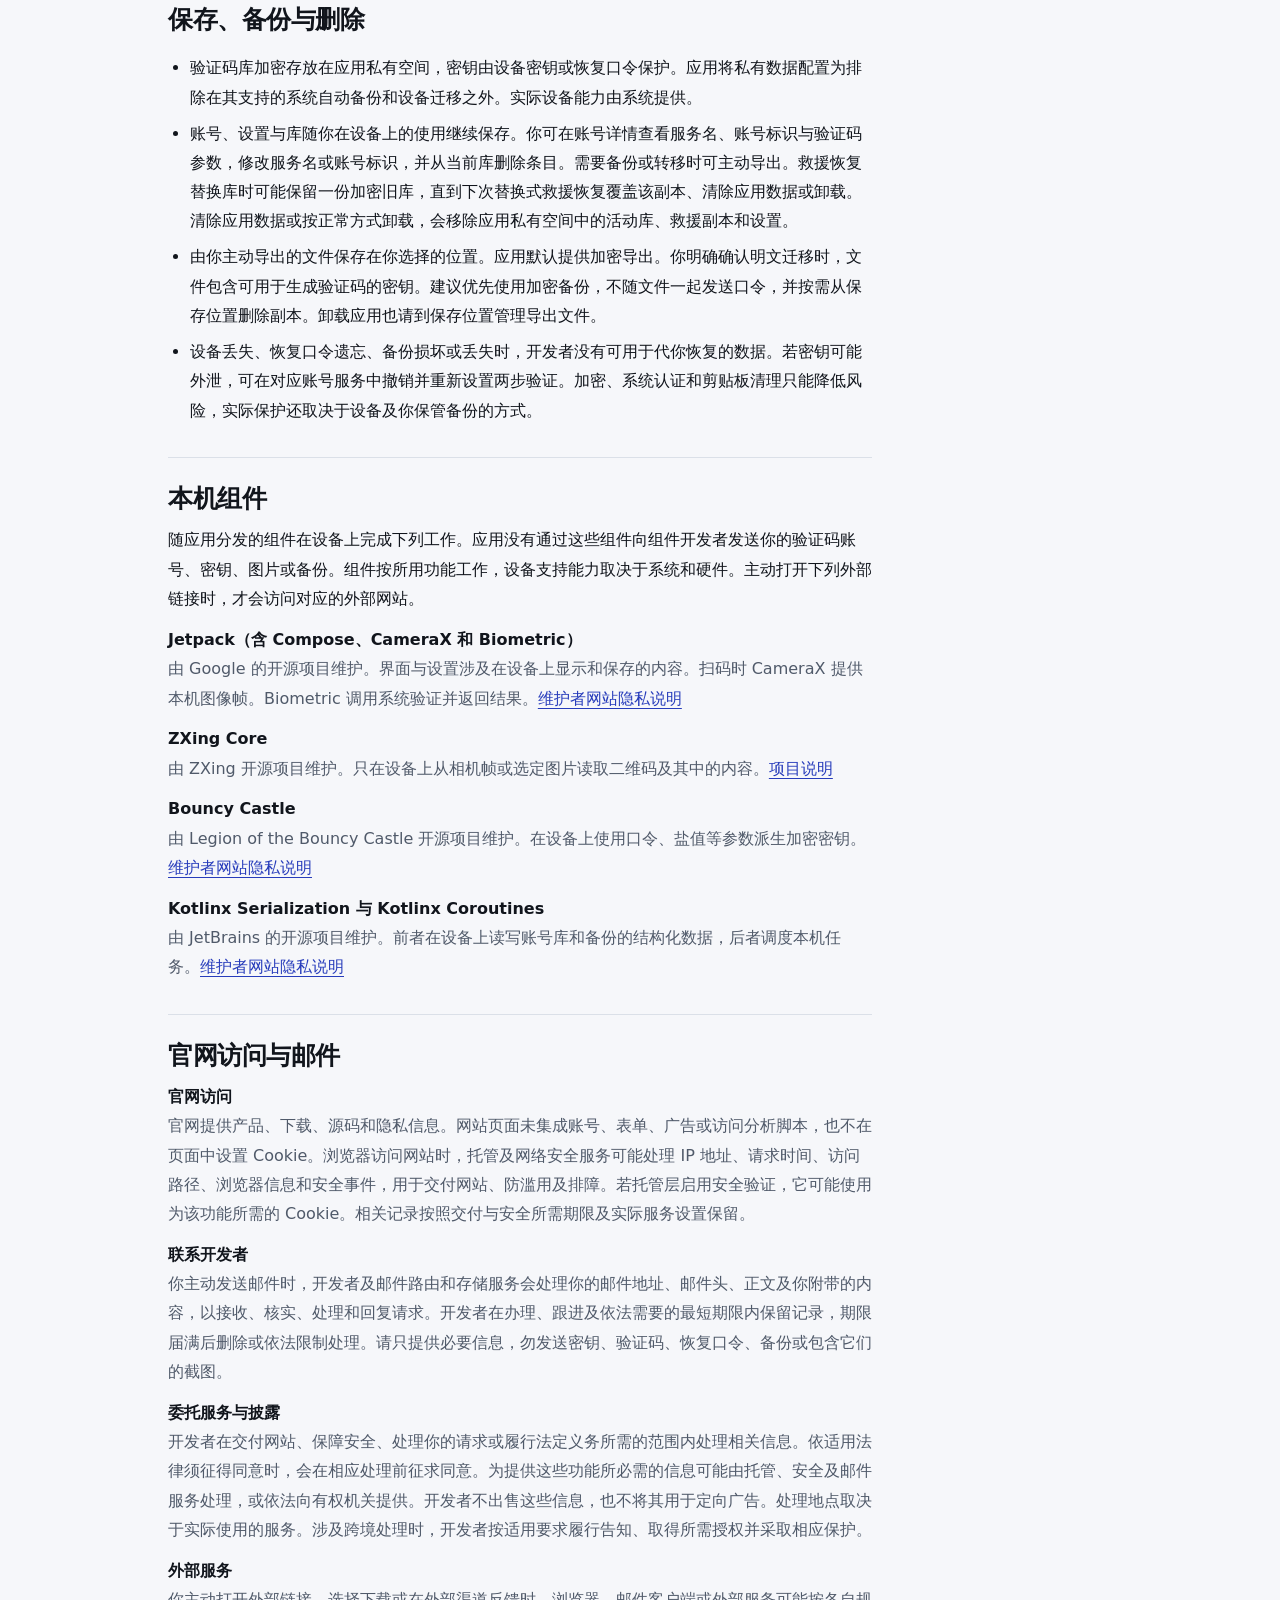
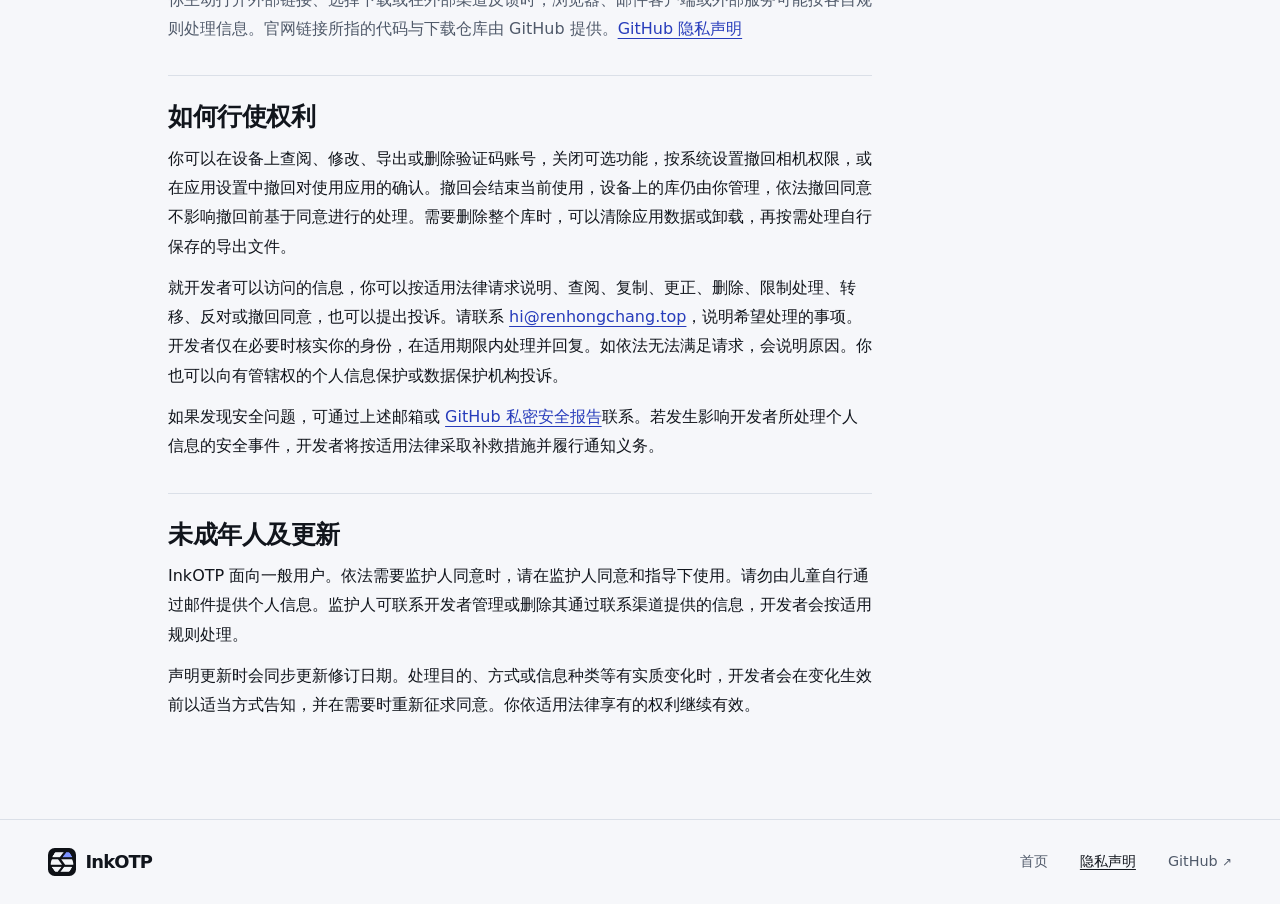
==== commit 4b3ef9bb: "移除官网隐私声明中的个人姓名 Co-authored-by: Codex <199175422+chatgpt-codex-connector[bot]@users.noreply.github.co" ====
--- a/website/privacy/index.html
+++ b/website/privacy/index.html
@@ -30,7 +30,7 @@
   <main id="main" class="site-frame policy-shell" tabindex="-1">
     <div class="policy-heading">
       <h1>隐私声明</h1>
-      <p>InkOTP 在你的设备上生成两步验证码。任红昌是 InkOTP 的开发者，也是官网运营者。关于隐私的问题可发至 <a href="mailto:hi@renhongchang.top">hi@renhongchang.top</a>。</p>
+      <p>InkOTP 在你的设备上生成两步验证码。InkOTP 和本官网由独立开发者维护。关于隐私的问题可发至 <a href="mailto:hi@renhongchang.top">hi@renhongchang.top</a>。</p>
       <p class="policy-meta">修订日期 <time datetime="2026-11-18">2026 年 11 月 18 日</time></p>
     </div>
     <div class="policy-layout">
